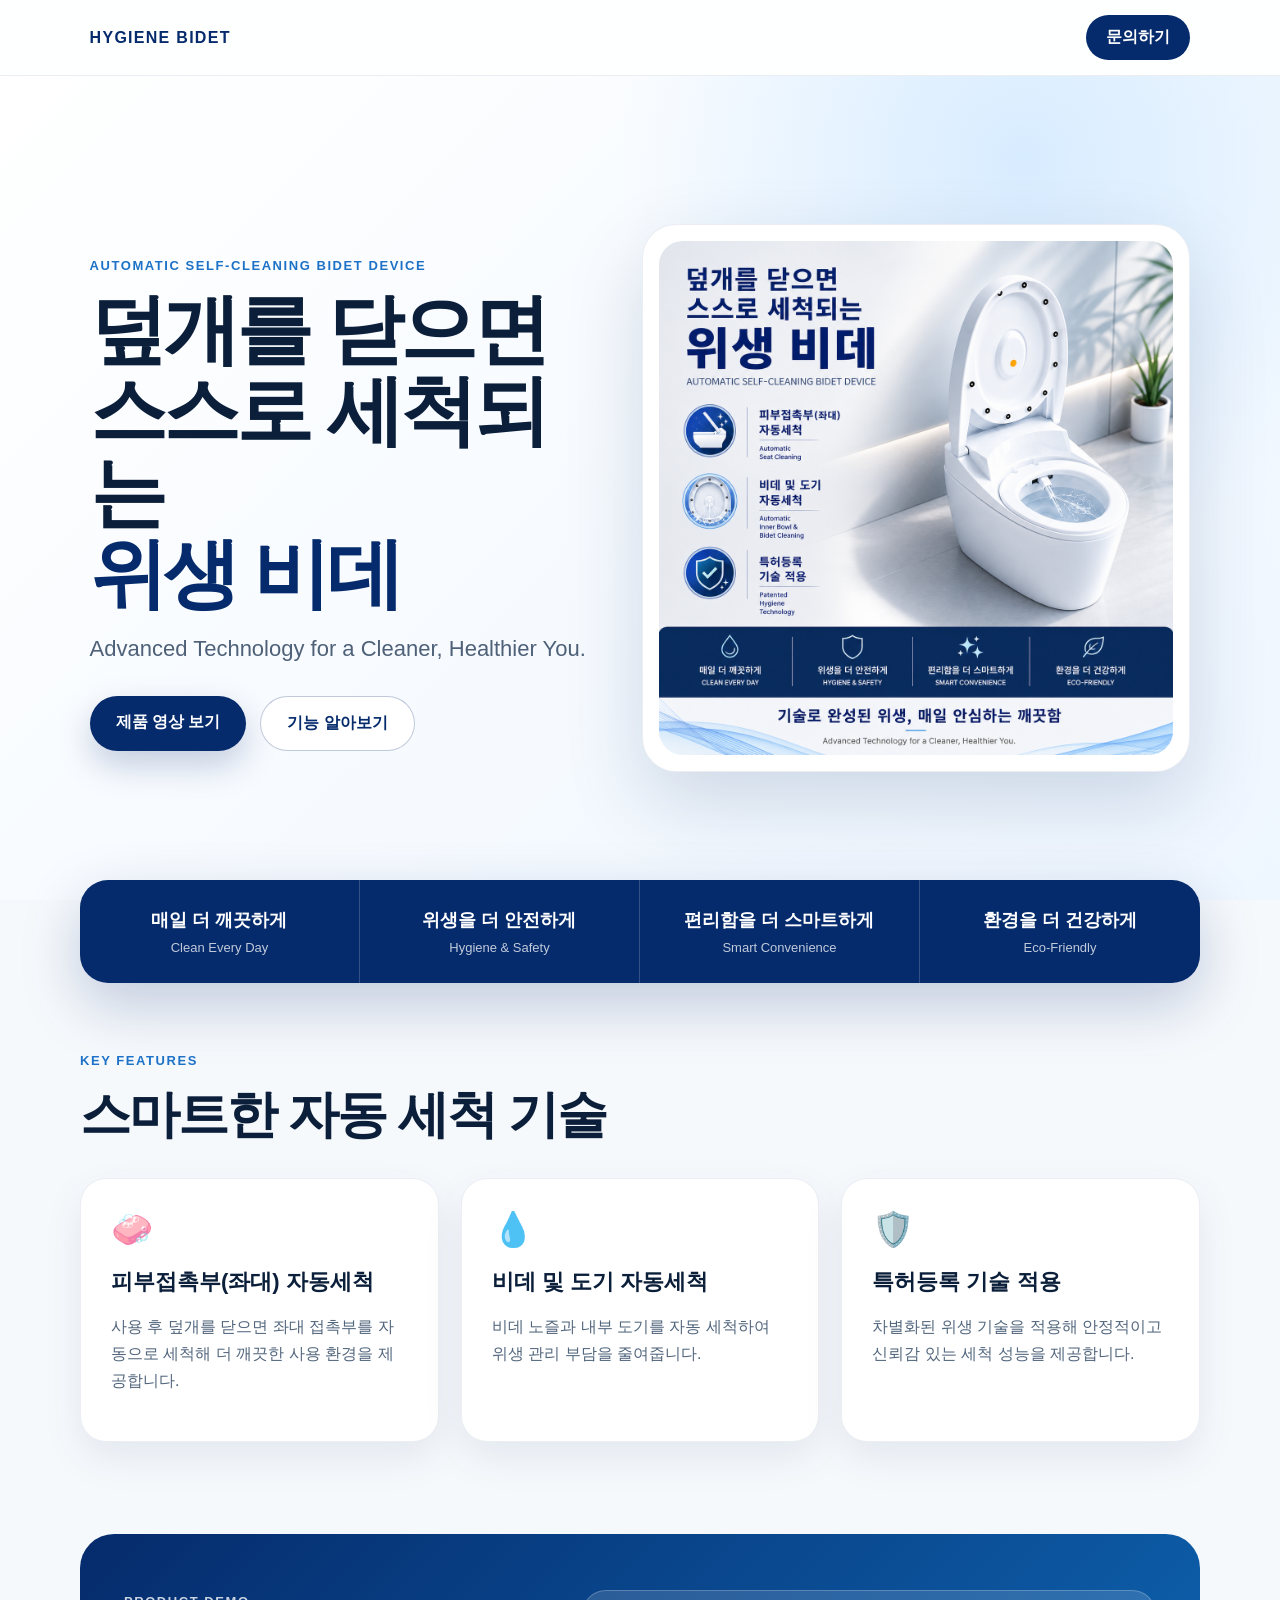
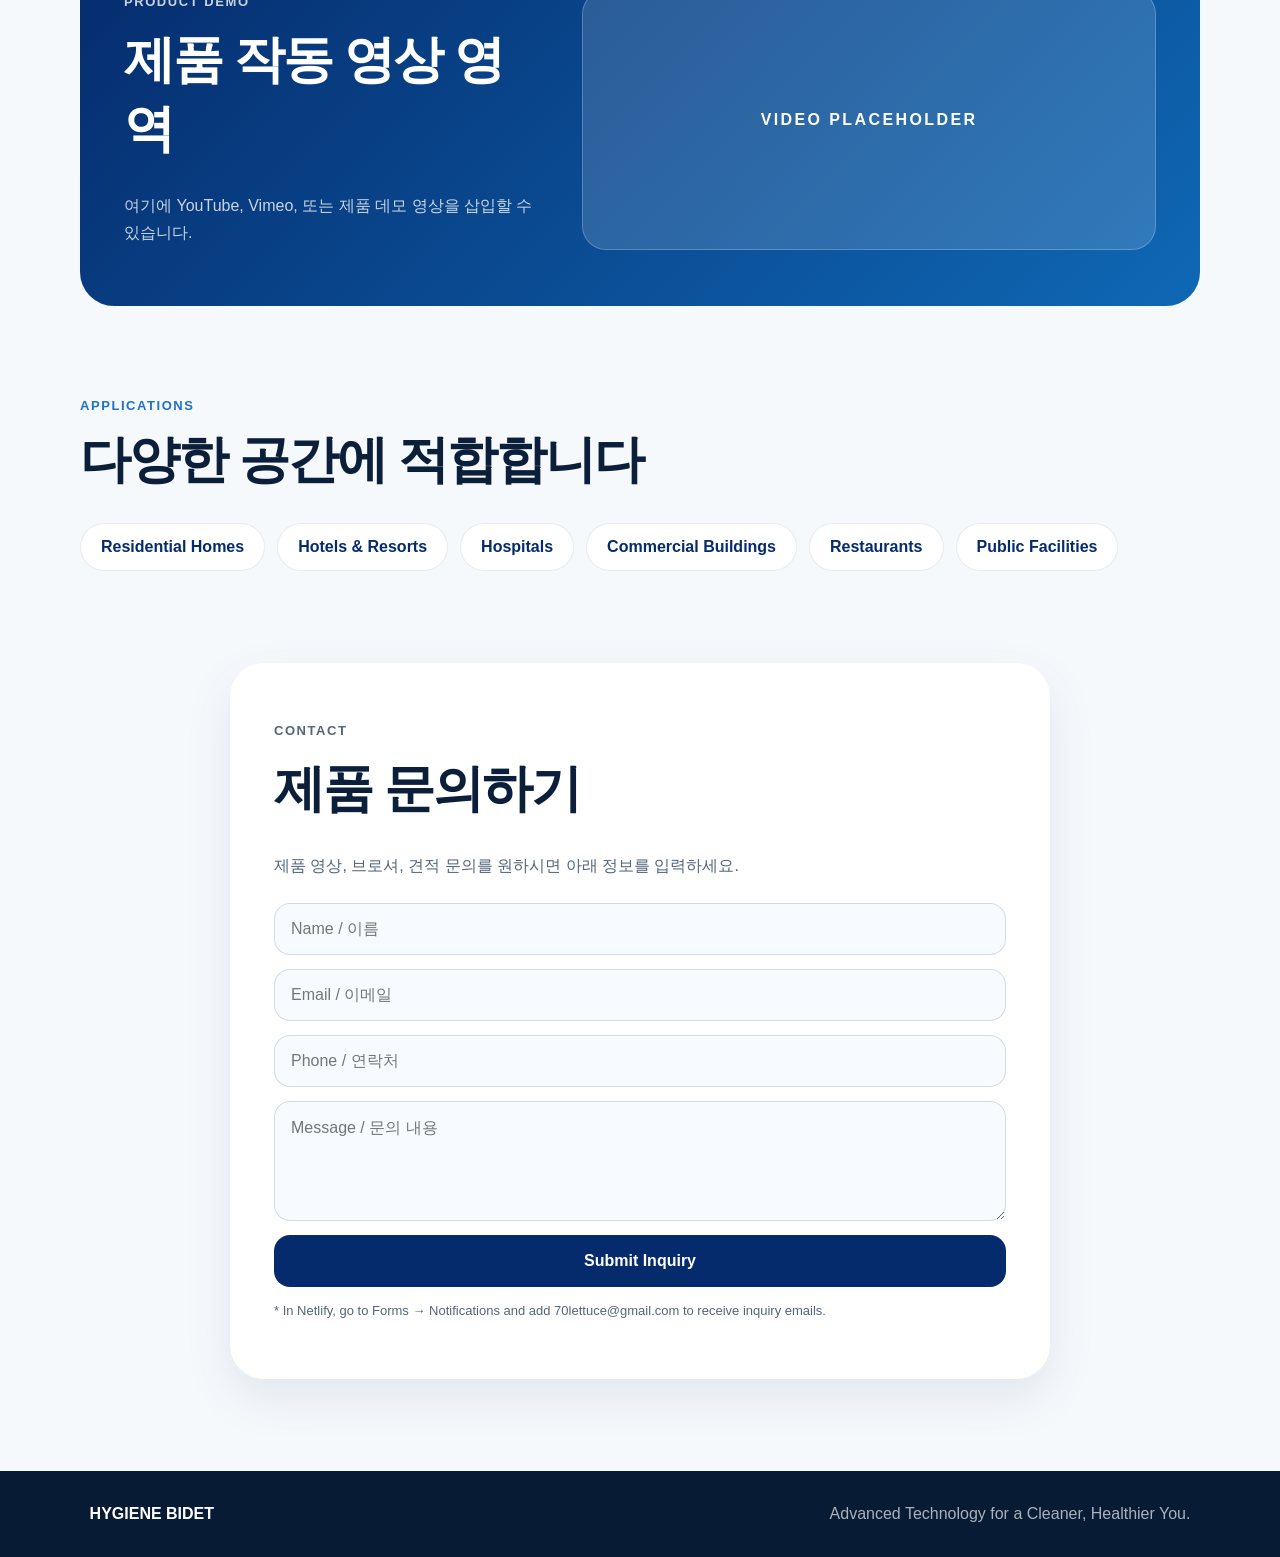
==== index.html @ 1b4f33a3 "Add files via upload" ====
<!DOCTYPE html>
<html lang="ko">
<head>
  <meta charset="UTF-8" />
  <meta name="viewport" content="width=device-width, initial-scale=1.0" />
  <title>Automatic Self-Cleaning Bidet Device</title>
  <link rel="stylesheet" href="style.css" />
</head>
<body>
  <header class="nav">
    <div class="logo">HYGIENE BIDET</div>
    <a href="#contact" class="nav-btn">문의하기</a>
  </header>

  <main>
    <section class="hero">
      <div class="hero-text">
        <p class="eyebrow">AUTOMATIC SELF-CLEANING BIDET DEVICE</p>
        <h1>덮개를 닫으면<br>스스로 세척되는<br><span>위생 비데</span></h1>
        <p class="subtitle">Advanced Technology for a Cleaner, Healthier You.</p>
        <div class="cta-row">
          <a href="#video" class="primary-btn">제품 영상 보기</a>
          <a href="#features" class="secondary-btn">기능 알아보기</a>
        </div>
      </div>
      <div class="hero-card">
        <img src="bidet-poster.png" alt="Automatic self-cleaning bidet product poster" />
      </div>
    </section>

    <section class="benefits">
      <div><strong>매일 더 깨끗하게</strong><span>Clean Every Day</span></div>
      <div><strong>위생을 더 안전하게</strong><span>Hygiene & Safety</span></div>
      <div><strong>편리함을 더 스마트하게</strong><span>Smart Convenience</span></div>
      <div><strong>환경을 더 건강하게</strong><span>Eco-Friendly</span></div>
    </section>

    <section id="features" class="section">
      <p class="section-label">KEY FEATURES</p>
      <h2>스마트한 자동 세척 기술</h2>
      <div class="feature-grid">
        <article><div class="icon">🧼</div><h3>피부접촉부(좌대) 자동세척</h3><p>사용 후 덮개를 닫으면 좌대 접촉부를 자동으로 세척해 더 깨끗한 사용 환경을 제공합니다.</p></article>
        <article><div class="icon">💧</div><h3>비데 및 도기 자동세척</h3><p>비데 노즐과 내부 도기를 자동 세척하여 위생 관리 부담을 줄여줍니다.</p></article>
        <article><div class="icon">🛡️</div><h3>특허등록 기술 적용</h3><p>차별화된 위생 기술을 적용해 안정적이고 신뢰감 있는 세척 성능을 제공합니다.</p></article>
      </div>
    </section>

    <section id="video" class="video-section">
      <div>
        <p class="section-label">PRODUCT DEMO</p>
        <h2>제품 작동 영상 영역</h2>
        <p>여기에 YouTube, Vimeo, 또는 제품 데모 영상을 삽입할 수 있습니다.</p>
      </div>
      <div class="video-box">VIDEO PLACEHOLDER</div>
    </section>

    <section class="section specs">
      <p class="section-label">APPLICATIONS</p>
      <h2>다양한 공간에 적합합니다</h2>
      <div class="pill-wrap">
        <span>Residential Homes</span><span>Hotels & Resorts</span><span>Hospitals</span>
        <span>Commercial Buildings</span><span>Restaurants</span><span>Public Facilities</span>
      </div>
    </section>

    <section id="contact" class="contact">
      <p class="section-label">CONTACT</p>
      <h2>제품 문의하기</h2>
      <p>제품 영상, 브로셔, 견적 문의를 원하시면 아래 정보를 입력하세요.</p>

      <form name="inquiry" method="POST" data-netlify="true" netlify-honeypot="bot-field" action="/thank-you.html">
        <input type="hidden" name="form-name" value="inquiry" />
        <p style="display:none;">
          <label>Don’t fill this out: <input name="bot-field" /></label>
        </p>

        <input name="Name" type="text" placeholder="Name / 이름" required />
        <input name="Email" type="email" placeholder="Email / 이메일" required />
        <input name="Phone" type="tel" placeholder="Phone / 연락처" />
        <textarea name="Message" placeholder="Message / 문의 내용" required></textarea>
        <button type="submit">Submit Inquiry</button>
      </form>

      <p class="note">* In Netlify, go to Forms → Notifications and add 70lettuce@gmail.com to receive inquiry emails.</p>
    </section>
  </main>

  <footer>
    <strong>HYGIENE BIDET</strong>
    <span>Advanced Technology for a Cleaner, Healthier You.</span>
  </footer>
</body>
</html>
---- style.css ----
*{box-sizing:border-box}body{margin:0;font-family:-apple-system,BlinkMacSystemFont,"Segoe UI","Noto Sans KR",Arial,sans-serif;color:#0b1f3a;background:#f6f9fc}.nav{height:76px;padding:0 7vw;display:flex;align-items:center;justify-content:space-between;background:rgba(255,255,255,.88);backdrop-filter:blur(14px);position:sticky;top:0;z-index:10;border-bottom:1px solid rgba(13,45,92,.08)}.logo{font-weight:800;letter-spacing:.08em;color:#052b6c}.nav-btn,.primary-btn,.secondary-btn{text-decoration:none;border-radius:999px;font-weight:700}.nav-btn{padding:12px 20px;color:#fff;background:#052b6c}.hero{padding:70px 7vw 50px;display:grid;grid-template-columns:.95fr 1.05fr;gap:56px;align-items:center;min-height:calc(100vh - 76px);background:radial-gradient(circle at 80% 10%,#d8ecff 0,transparent 32%),linear-gradient(135deg,#fff 0%,#eef6ff 100%)}.eyebrow,.section-label{color:#1d72c7;font-weight:800;letter-spacing:.12em;font-size:13px}h1{font-size:clamp(46px,6vw,88px);line-height:1.06;margin:16px 0;letter-spacing:-.05em}h1 span{color:#052b6c}.subtitle{font-size:22px;color:#4e6178;margin-bottom:34px}.cta-row{display:flex;gap:14px;flex-wrap:wrap}.primary-btn{padding:16px 26px;background:#052b6c;color:#fff;box-shadow:0 14px 34px rgba(5,43,108,.22)}.secondary-btn{padding:16px 26px;color:#052b6c;border:1px solid rgba(5,43,108,.25);background:#fff}.hero-card{background:#fff;border-radius:34px;padding:16px;box-shadow:0 30px 80px rgba(7,43,92,.16);border:1px solid rgba(5,43,108,.08)}.hero-card img{width:100%;display:block;border-radius:24px}.benefits{margin:-20px auto 70px;width:min(1120px,88vw);background:#052b6c;color:#fff;border-radius:28px;display:grid;grid-template-columns:repeat(4,1fr);overflow:hidden;box-shadow:0 22px 60px rgba(5,43,108,.22)}.benefits div{padding:28px 22px;text-align:center;border-right:1px solid rgba(255,255,255,.18)}.benefits div:last-child{border-right:0}.benefits strong{display:block;font-size:18px}.benefits span{display:block;margin-top:8px;font-size:13px;opacity:.75}.section{width:min(1120px,88vw);margin:0 auto 92px}.section h2,.video-section h2,.contact h2{font-size:clamp(32px,4vw,54px);margin:8px 0 28px;letter-spacing:-.04em}.feature-grid{display:grid;grid-template-columns:repeat(3,1fr);gap:22px}.feature-grid article{background:#fff;border-radius:26px;padding:30px;box-shadow:0 16px 40px rgba(7,43,92,.08);border:1px solid rgba(5,43,108,.08)}.icon{font-size:34px;margin-bottom:18px}.feature-grid h3{font-size:22px;margin:0 0 12px}.feature-grid p,.video-section p,.contact p{color:#52667d;line-height:1.7}.video-section{width:min(1120px,88vw);margin:0 auto 92px;background:linear-gradient(135deg,#052b6c,#0f68b5);color:#fff;border-radius:34px;padding:44px;display:grid;grid-template-columns:.85fr 1.15fr;gap:34px;align-items:center}.video-section .section-label,.video-section p{color:rgba(255,255,255,.78)}.video-box{min-height:260px;border-radius:24px;display:grid;place-items:center;background:rgba(255,255,255,.14);border:1px solid rgba(255,255,255,.22);font-weight:800;letter-spacing:.15em}.pill-wrap{display:flex;flex-wrap:wrap;gap:12px}.pill-wrap span{padding:14px 20px;border-radius:999px;background:#fff;border:1px solid rgba(5,43,108,.09);color:#052b6c;font-weight:700}.contact{width:min(820px,88vw);margin:0 auto 92px;background:#fff;border-radius:34px;padding:44px;box-shadow:0 18px 50px rgba(7,43,92,.09)}form{display:grid;gap:14px;margin-top:24px}input,textarea{width:100%;border:1px solid rgba(5,43,108,.15);background:#f7fbff;border-radius:16px;padding:16px;font:inherit}textarea{min-height:120px;resize:vertical}button{border:0;background:#052b6c;color:#fff;font:inherit;font-weight:800;padding:17px 24px;border-radius:16px;cursor:pointer}.note{font-size:13px}footer{padding:34px 7vw;background:#071b35;color:#fff;display:flex;justify-content:space-between;gap:20px;flex-wrap:wrap}footer span{color:rgba(255,255,255,.66)}@media(max-width:900px){.hero{grid-template-columns:1fr}.benefits,.feature-grid,.video-section{grid-template-columns:1fr}.benefits div{border-right:0;border-bottom:1px solid rgba(255,255,255,.18)}}
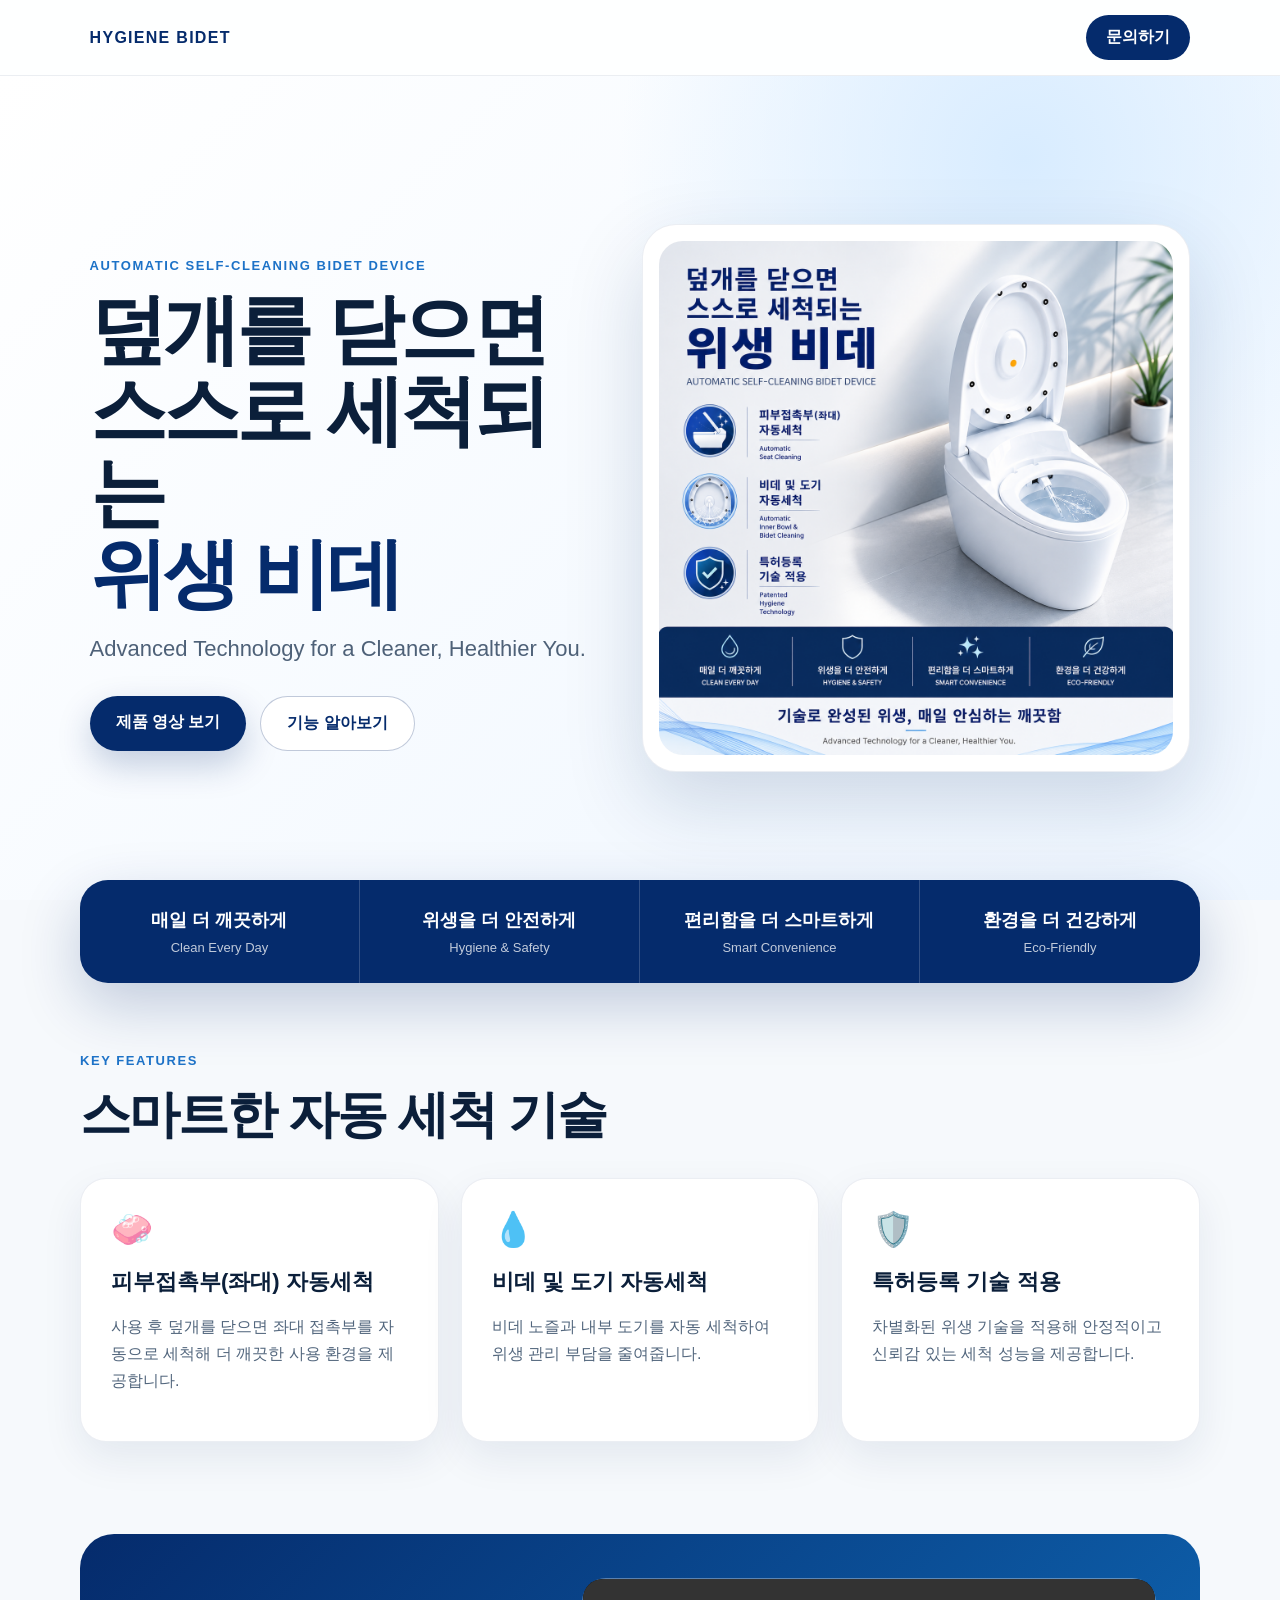
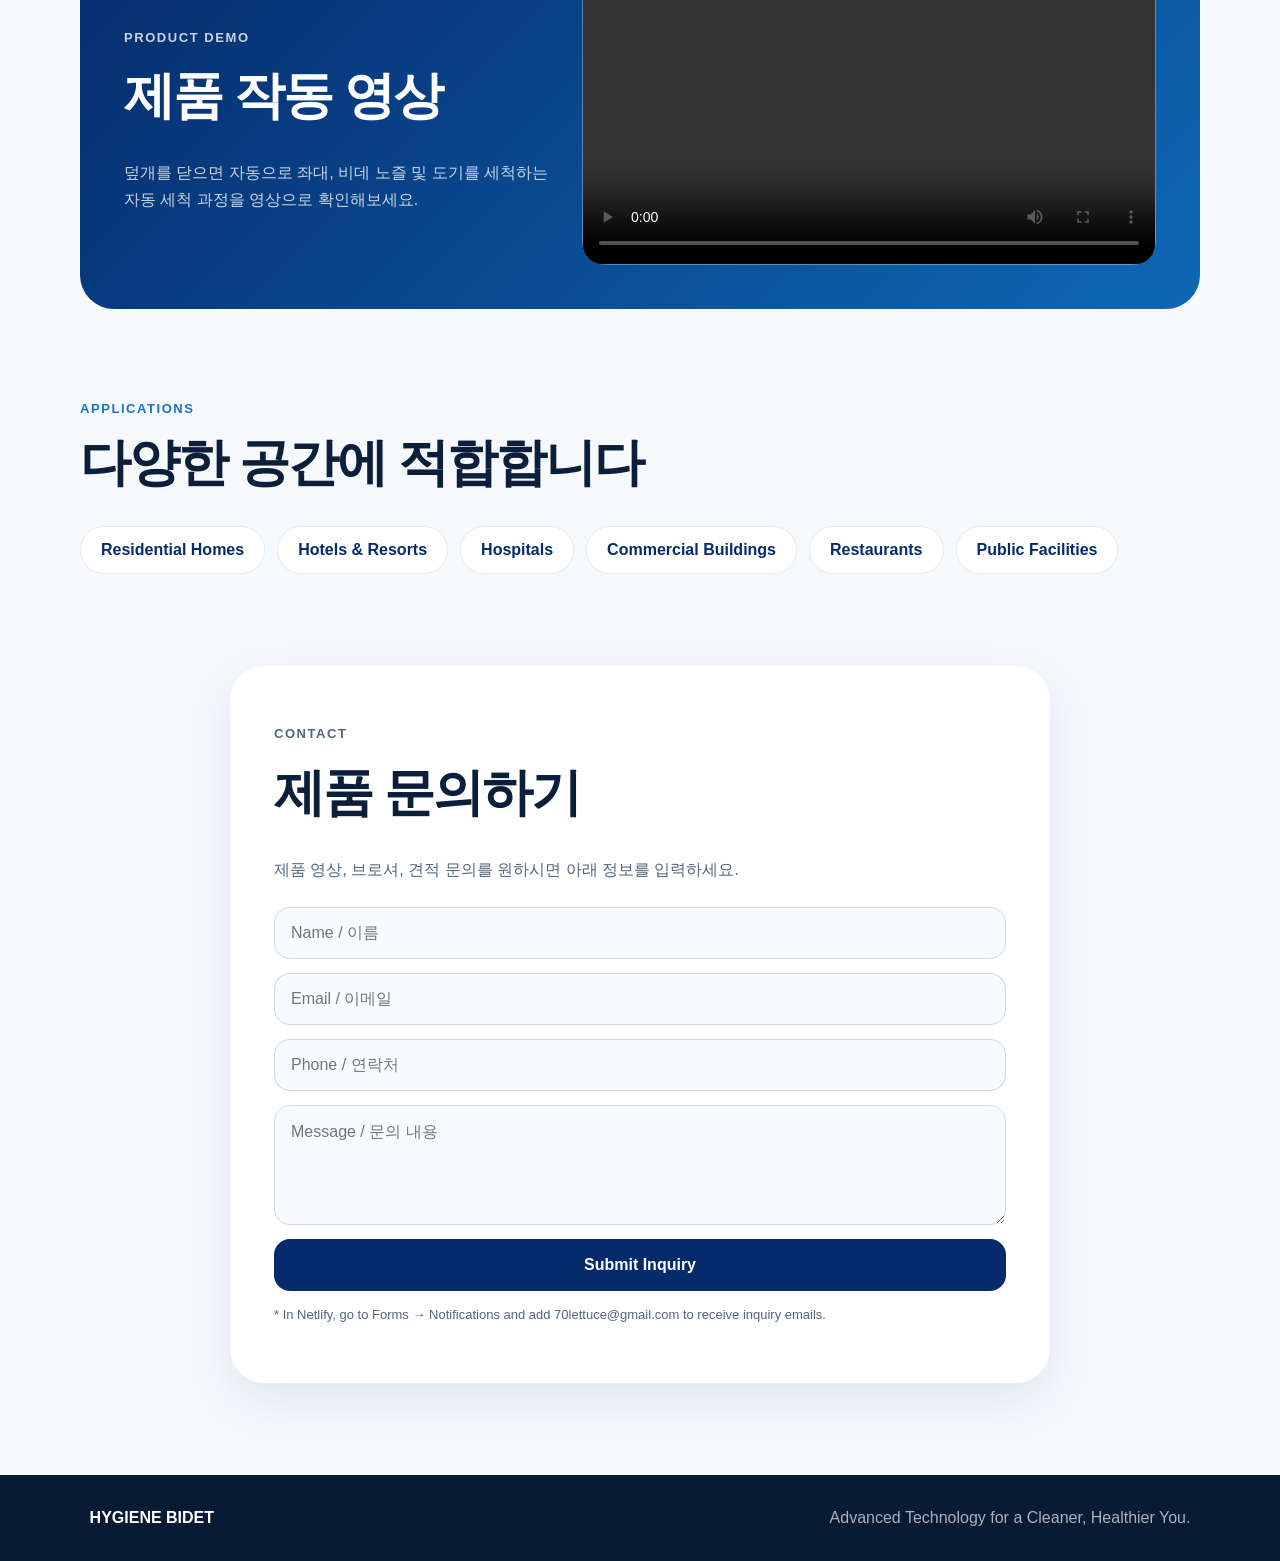
==== commit aee15fd8: "Add files via upload" ====
--- a/index.html
+++ b/index.html
@@ -48,10 +48,17 @@
     <section id="video" class="video-section">
       <div>
         <p class="section-label">PRODUCT DEMO</p>
-        <h2>제품 작동 영상 영역</h2>
-        <p>여기에 YouTube, Vimeo, 또는 제품 데모 영상을 삽입할 수 있습니다.</p>
+        <h2>제품 작동 영상</h2>
+        <p>덮개를 닫으면 자동으로 좌대, 비데 노즐 및 도기를 세척하는 자동 세척 과정을 영상으로 확인해보세요.</p>
       </div>
-      <div class="video-box">VIDEO PLACEHOLDER</div>
+
+      <div class="video-box">
+        <video controls preload="metadata" playsinline
+          style="width:100%;height:100%;border-radius:20px;object-fit:cover;background:#000;">
+          <source src="demo.mp4" type="video/mp4">
+          Your browser does not support the video tag.
+        </video>
+      </div>
     </section>
 
     <section class="section specs">
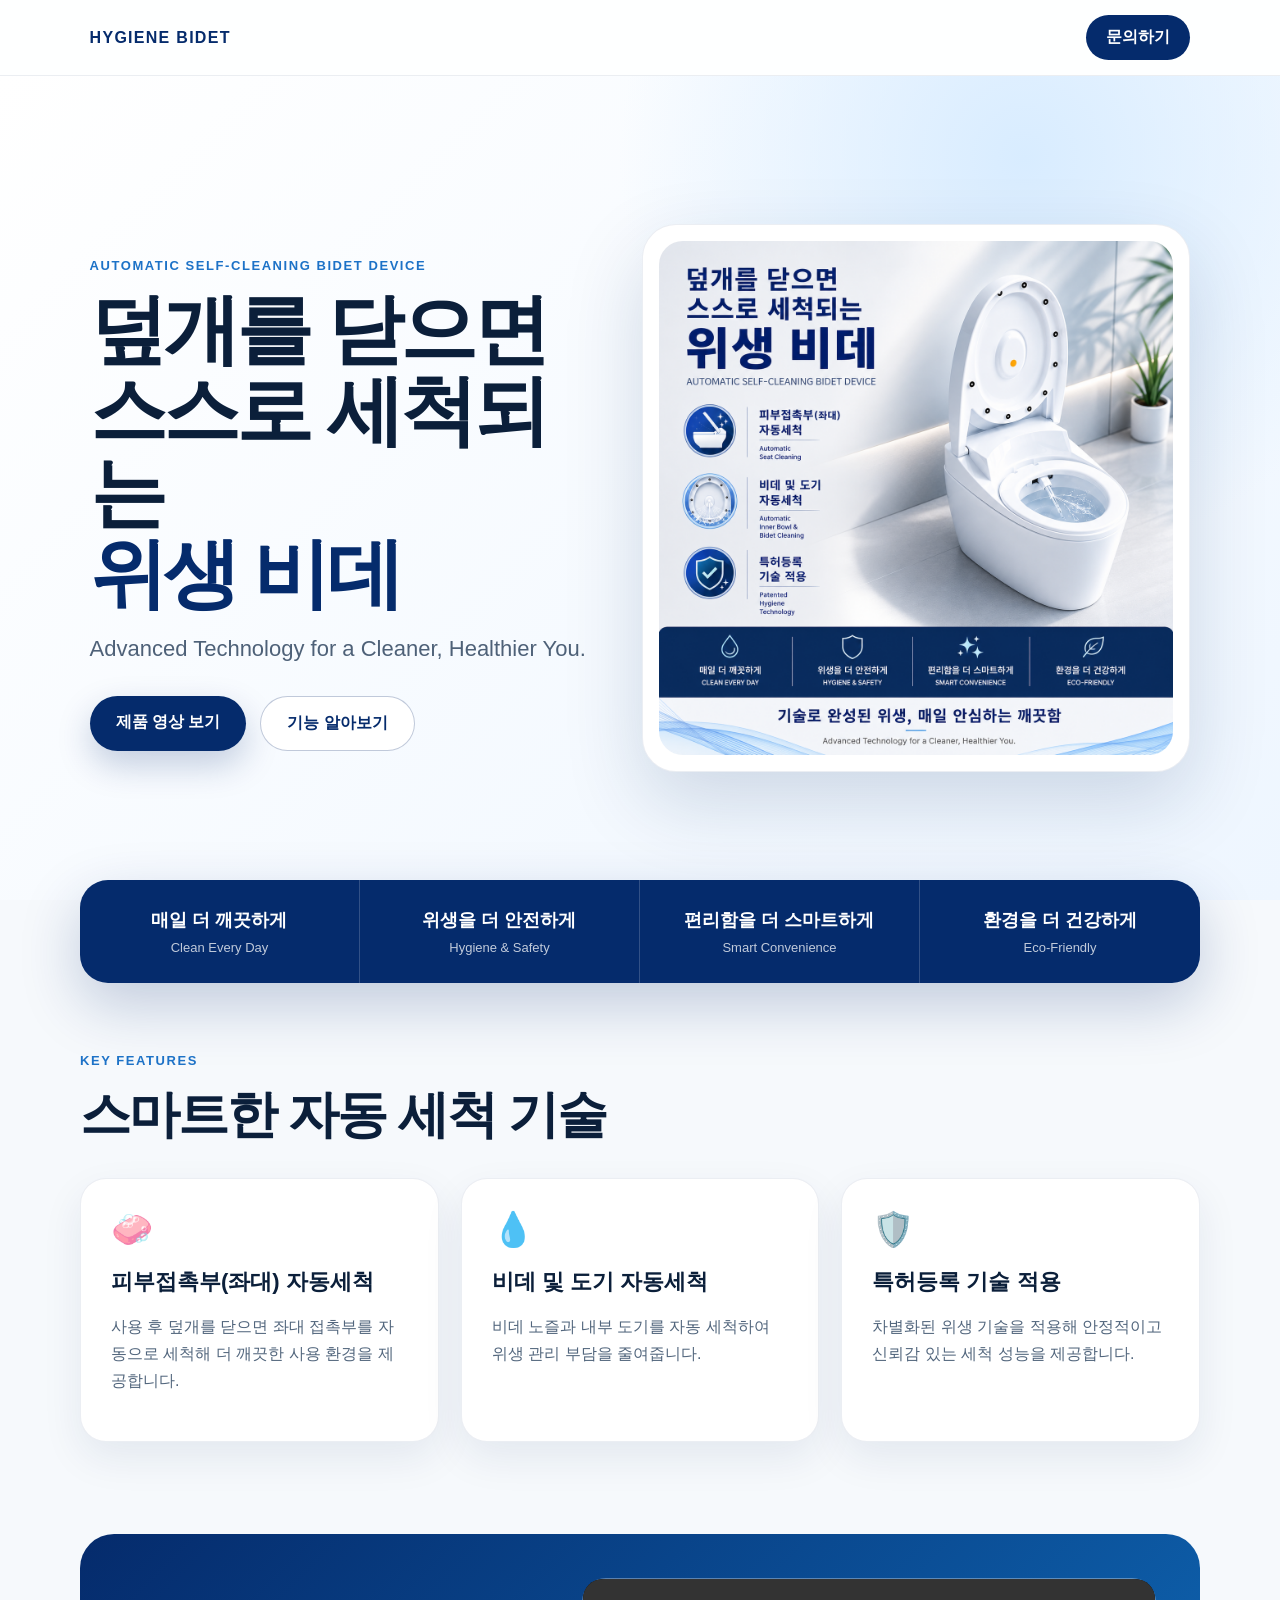
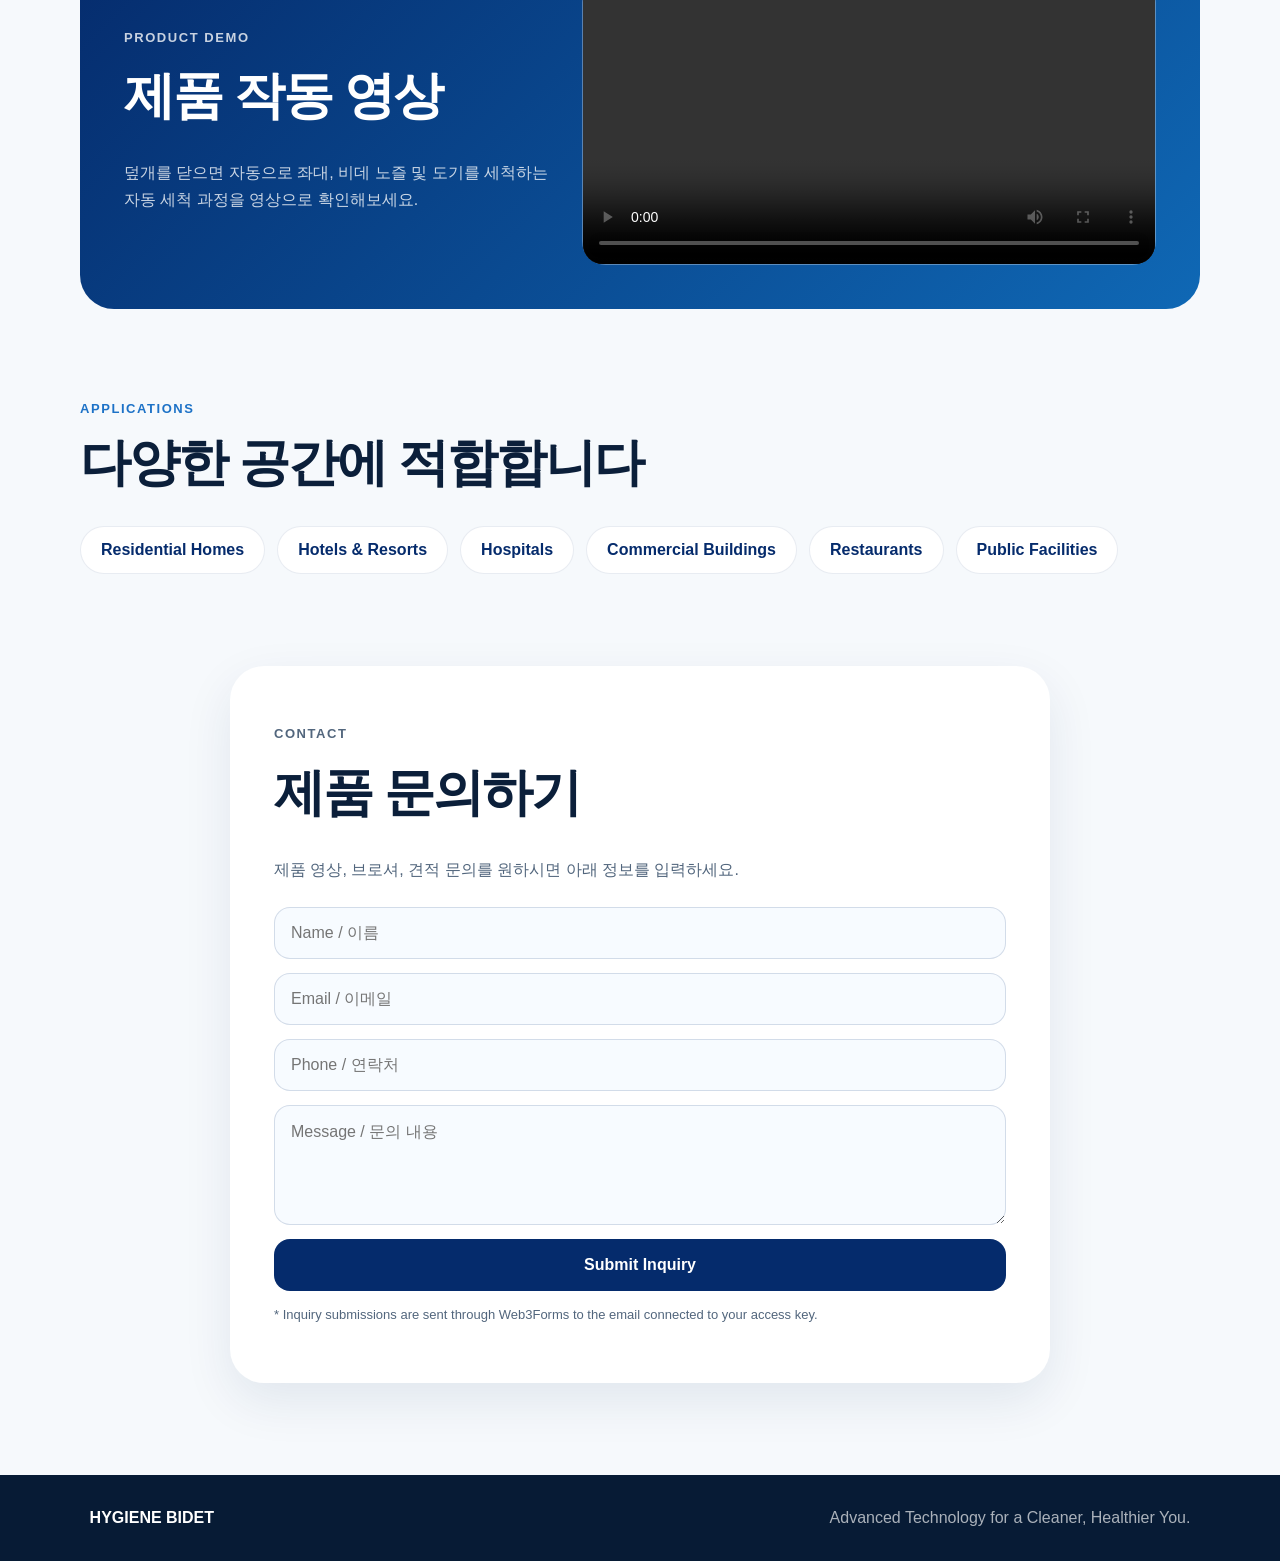
==== commit 22a54614: "Add files via upload" ====
--- a/index.html
+++ b/index.html
@@ -75,20 +75,22 @@
       <h2>제품 문의하기</h2>
       <p>제품 영상, 브로셔, 견적 문의를 원하시면 아래 정보를 입력하세요.</p>
 
-      <form name="inquiry" method="POST" data-netlify="true" netlify-honeypot="bot-field" action="/thank-you.html">
-        <input type="hidden" name="form-name" value="inquiry" />
-        <p style="display:none;">
-          <label>Don’t fill this out: <input name="bot-field" /></label>
-        </p>
+      <form action="https://api.web3forms.com/submit" method="POST">
+        <input type="hidden" name="access_key" value="662f698e-d137-43d3-b19d-db45367d4184" />
+        <input type="hidden" name="subject" value="New Inquiry from Choi Invent Website" />
+        <input type="hidden" name="from_name" value="Choi Invent Landing Page" />
+        <input type="hidden" name="redirect" value="thank-you.html" />
 
-        <input name="Name" type="text" placeholder="Name / 이름" required />
-        <input name="Email" type="email" placeholder="Email / 이메일" required />
-        <input name="Phone" type="tel" placeholder="Phone / 연락처" />
-        <textarea name="Message" placeholder="Message / 문의 내용" required></textarea>
+        <input type="checkbox" name="botcheck" style="display:none;" />
+
+        <input name="name" type="text" placeholder="Name / 이름" required />
+        <input name="email" type="email" placeholder="Email / 이메일" required />
+        <input name="phone" type="tel" placeholder="Phone / 연락처" />
+        <textarea name="message" placeholder="Message / 문의 내용" required></textarea>
         <button type="submit">Submit Inquiry</button>
       </form>
 
-      <p class="note">* In Netlify, go to Forms → Notifications and add 70lettuce@gmail.com to receive inquiry emails.</p>
+      <p class="note">* Inquiry submissions are sent through Web3Forms to the email connected to your access key.</p>
     </section>
   </main>
 
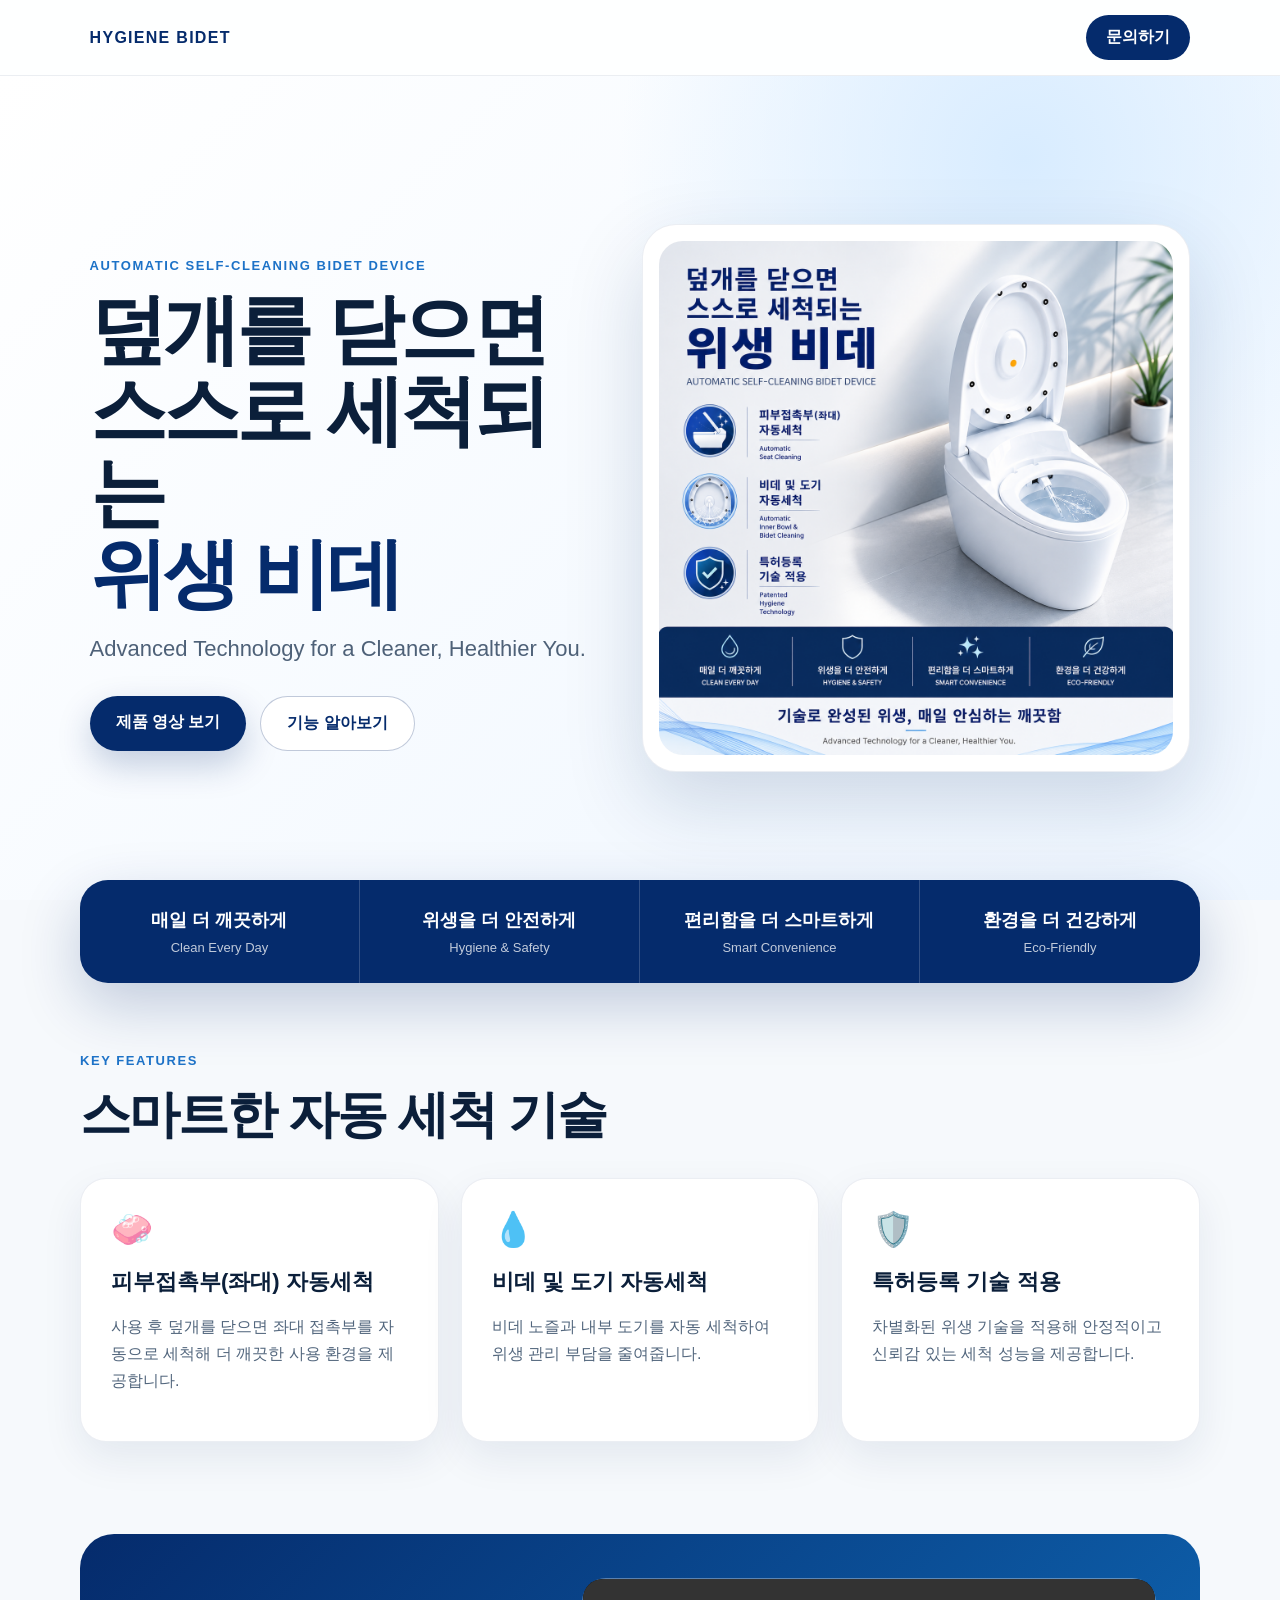
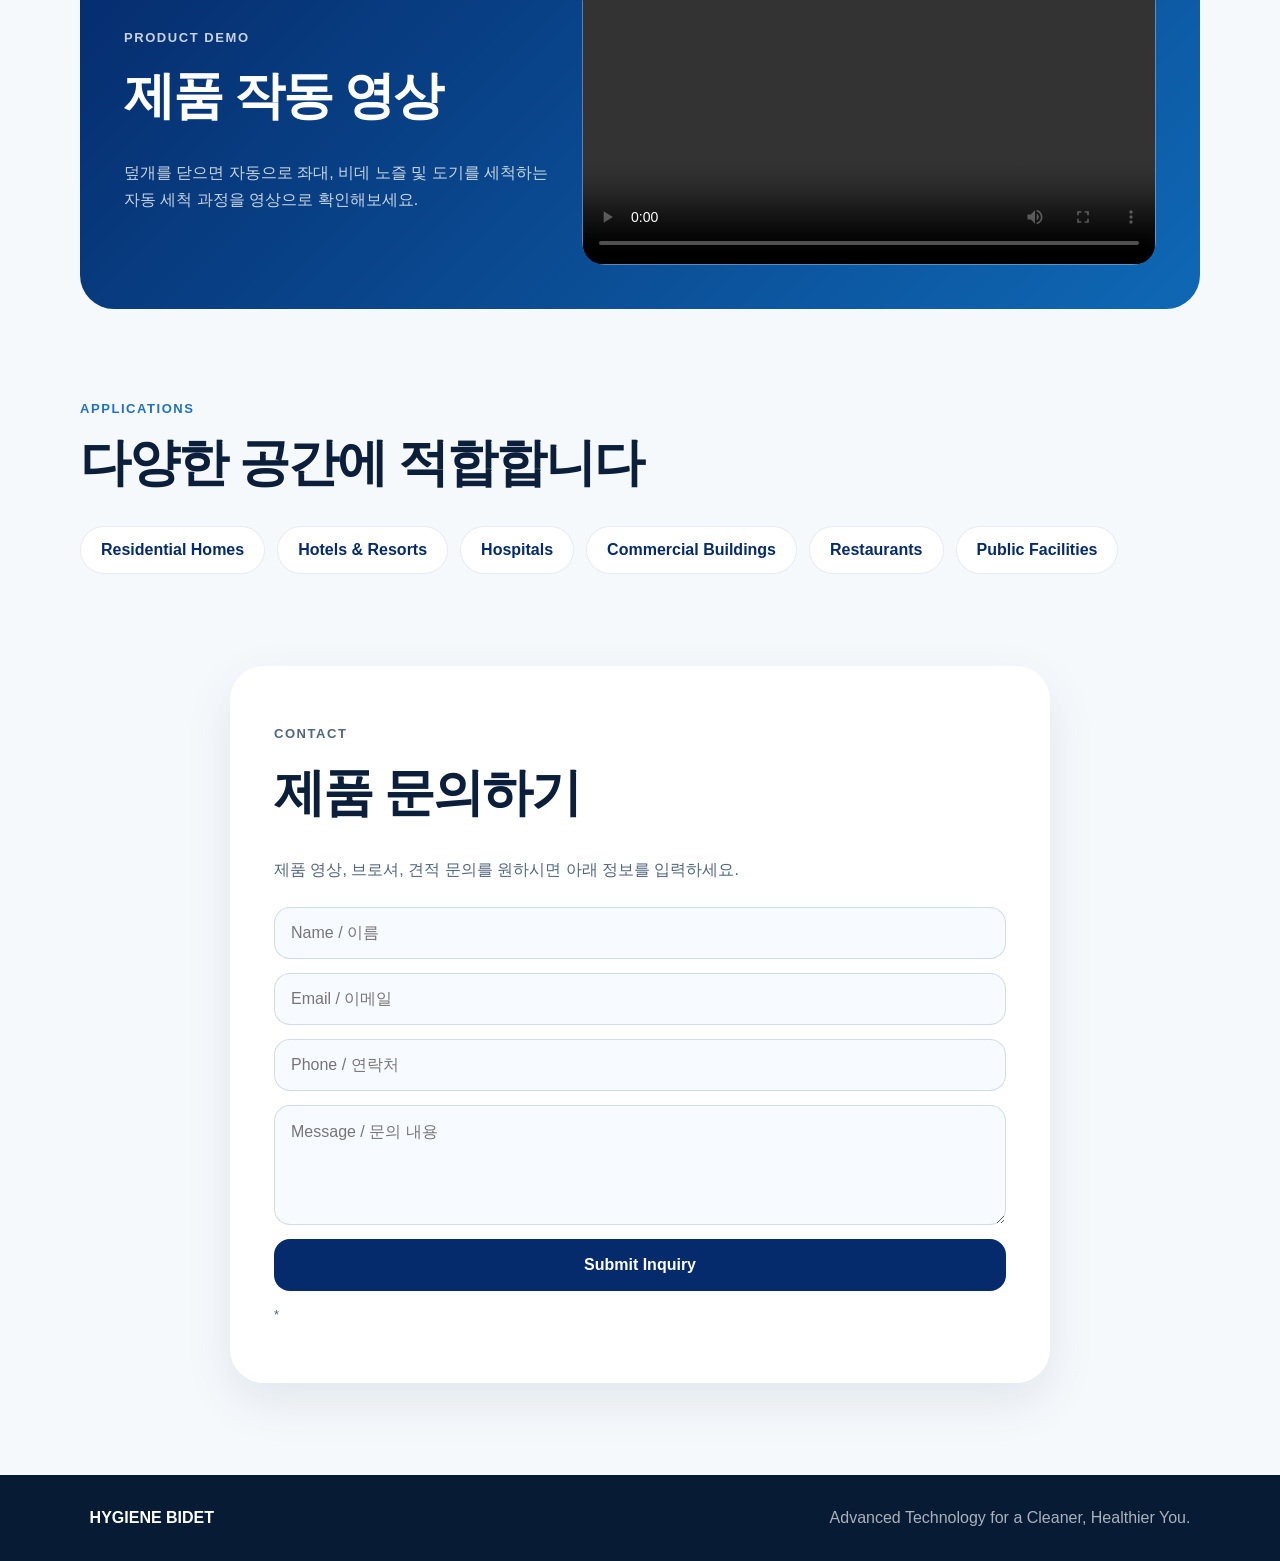
==== commit 589647c5: "Update index.html" ====
--- a/index.html
+++ b/index.html
@@ -90,7 +90,7 @@
         <button type="submit">Submit Inquiry</button>
       </form>
 
-      <p class="note">* Inquiry submissions are sent through Web3Forms to the email connected to your access key.</p>
+      <p class="note">* </p>
     </section>
   </main>
 
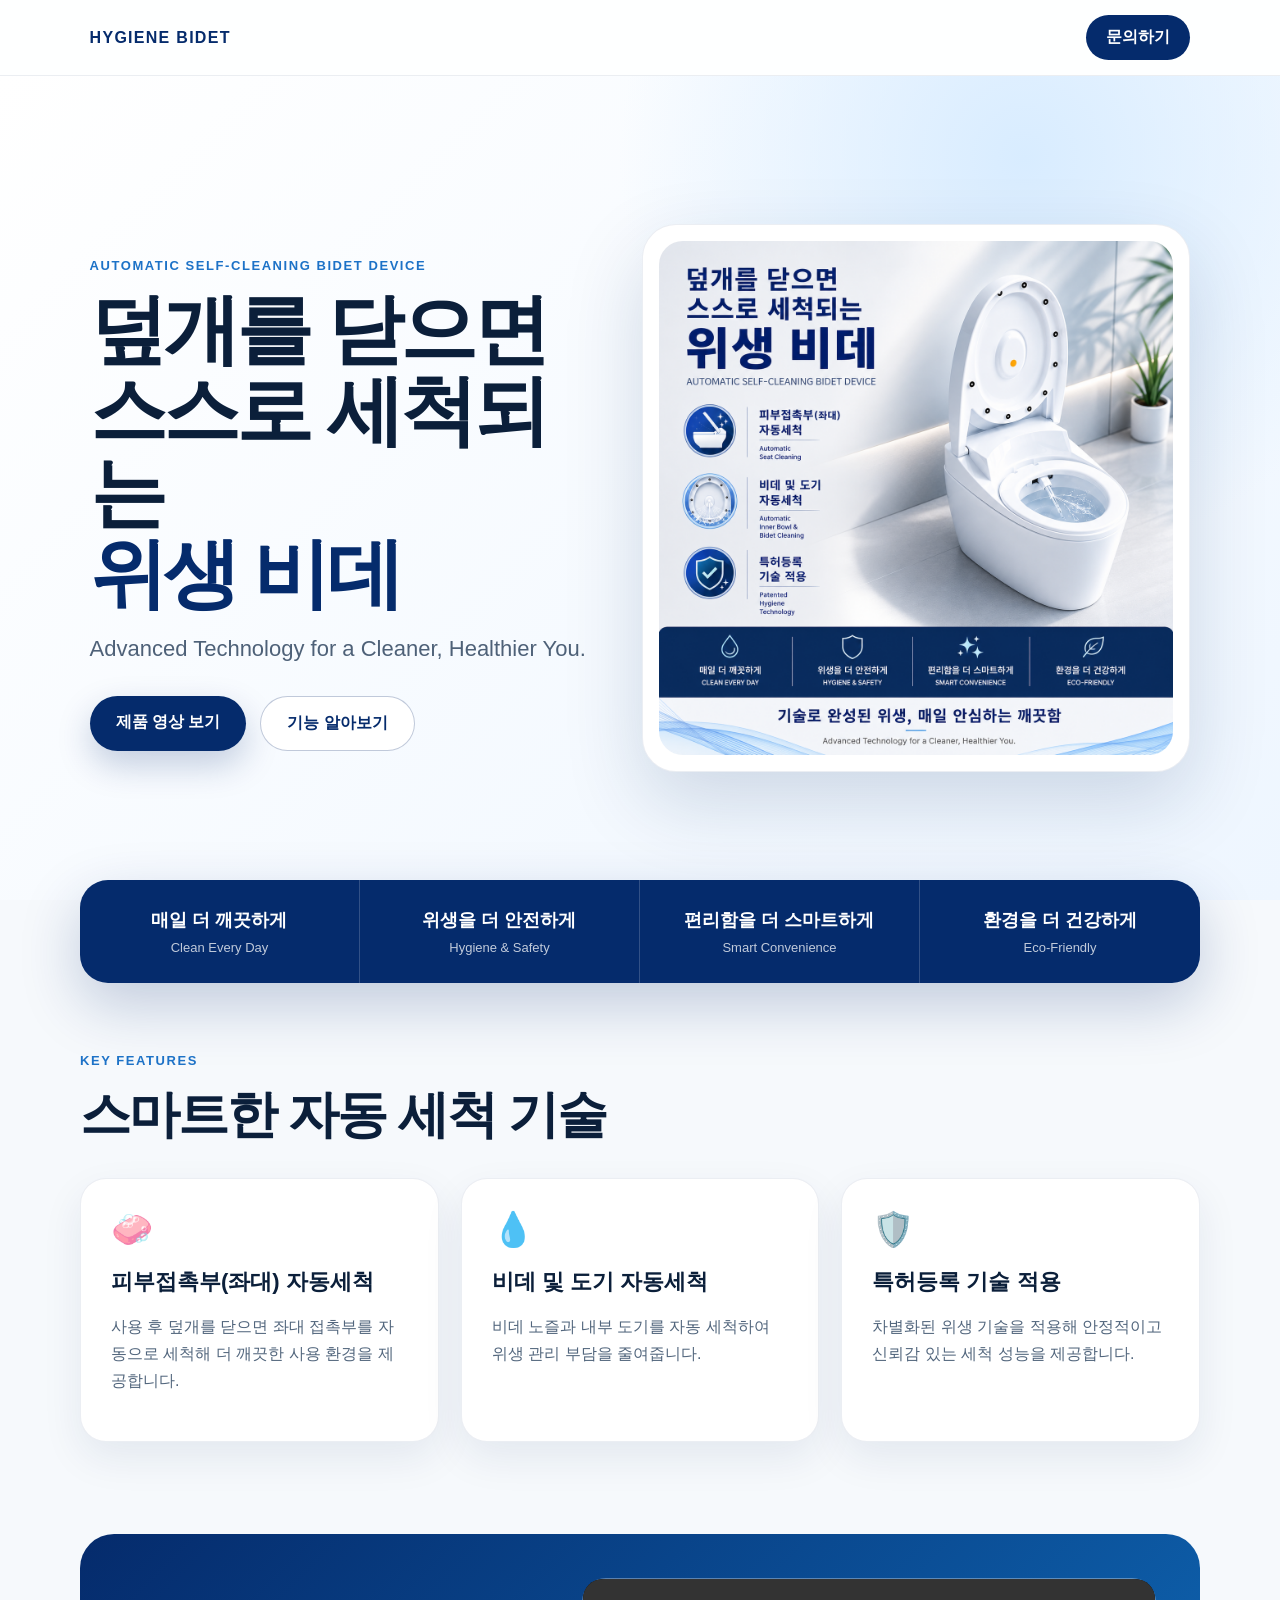
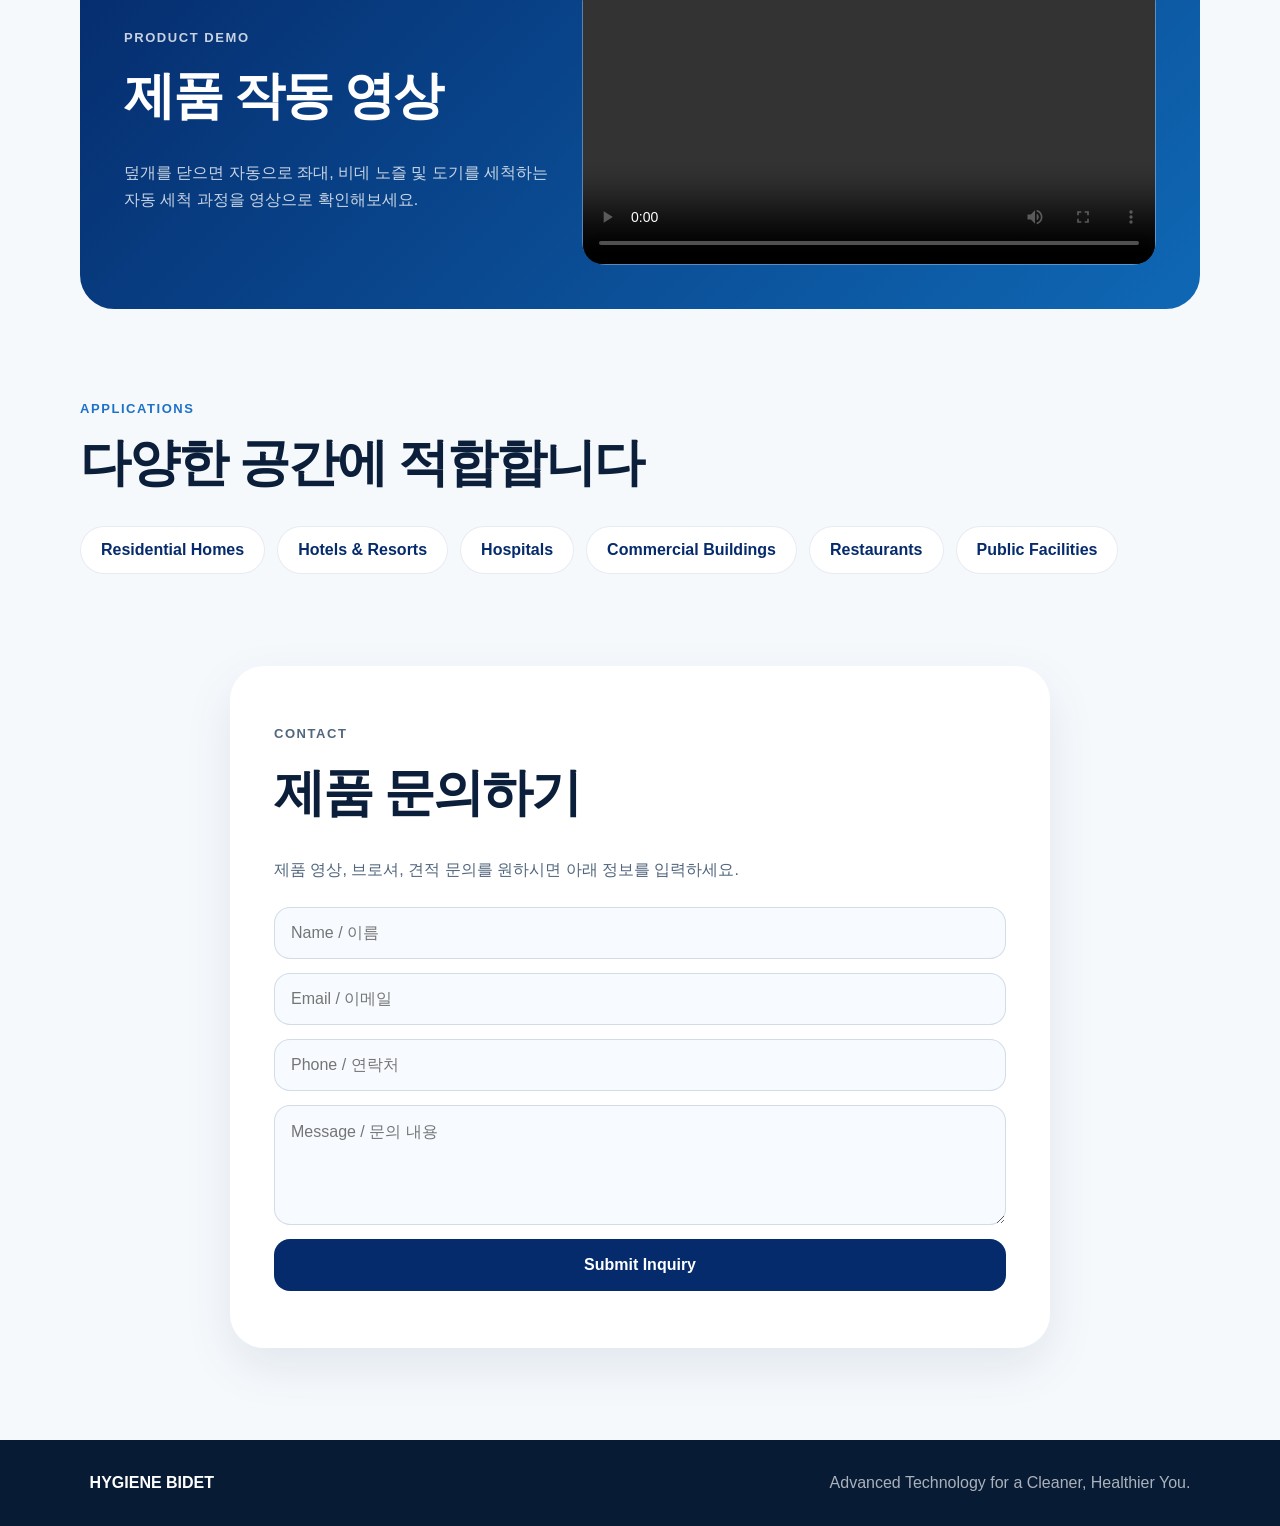
==== commit 4655f385: "Update index.html" ====
--- a/index.html
+++ b/index.html
@@ -90,7 +90,7 @@
         <button type="submit">Submit Inquiry</button>
       </form>
 
-      <p class="note">* </p>
+      <p class="note"> </p>
     </section>
   </main>
 
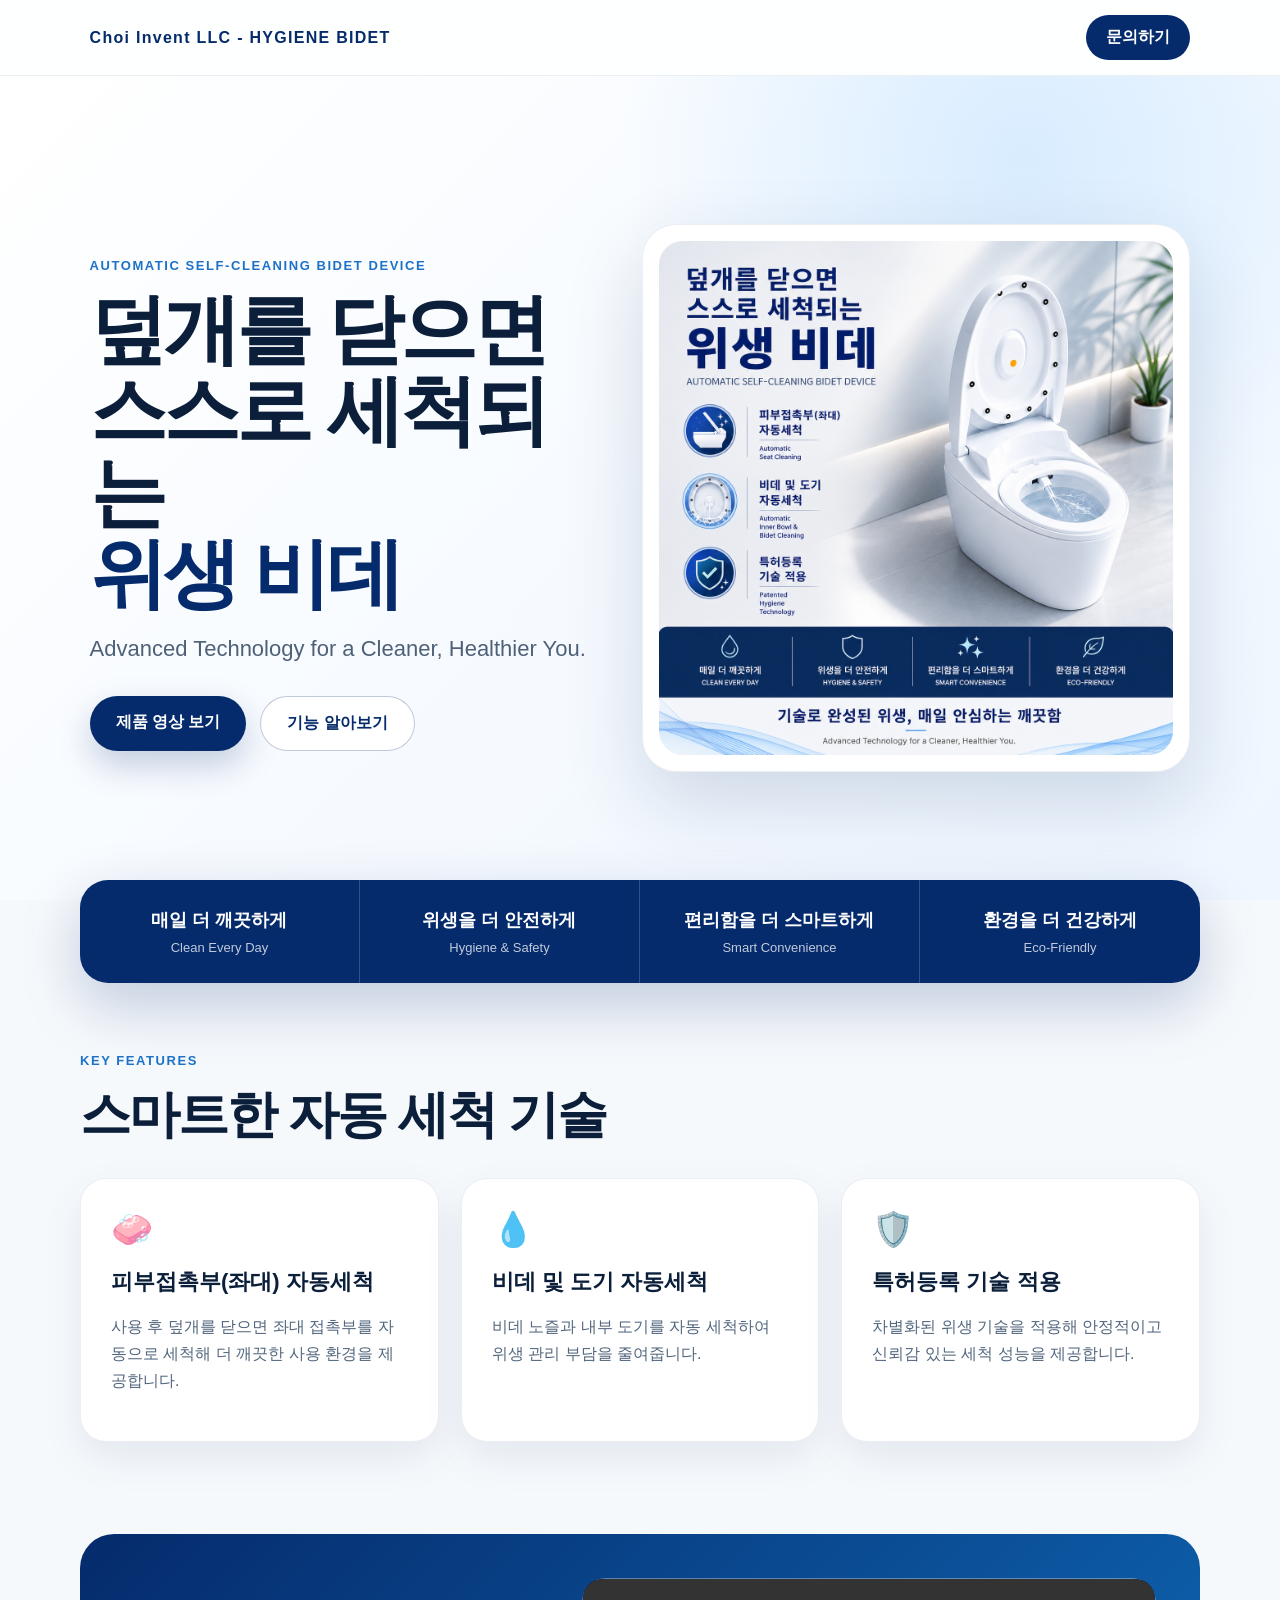
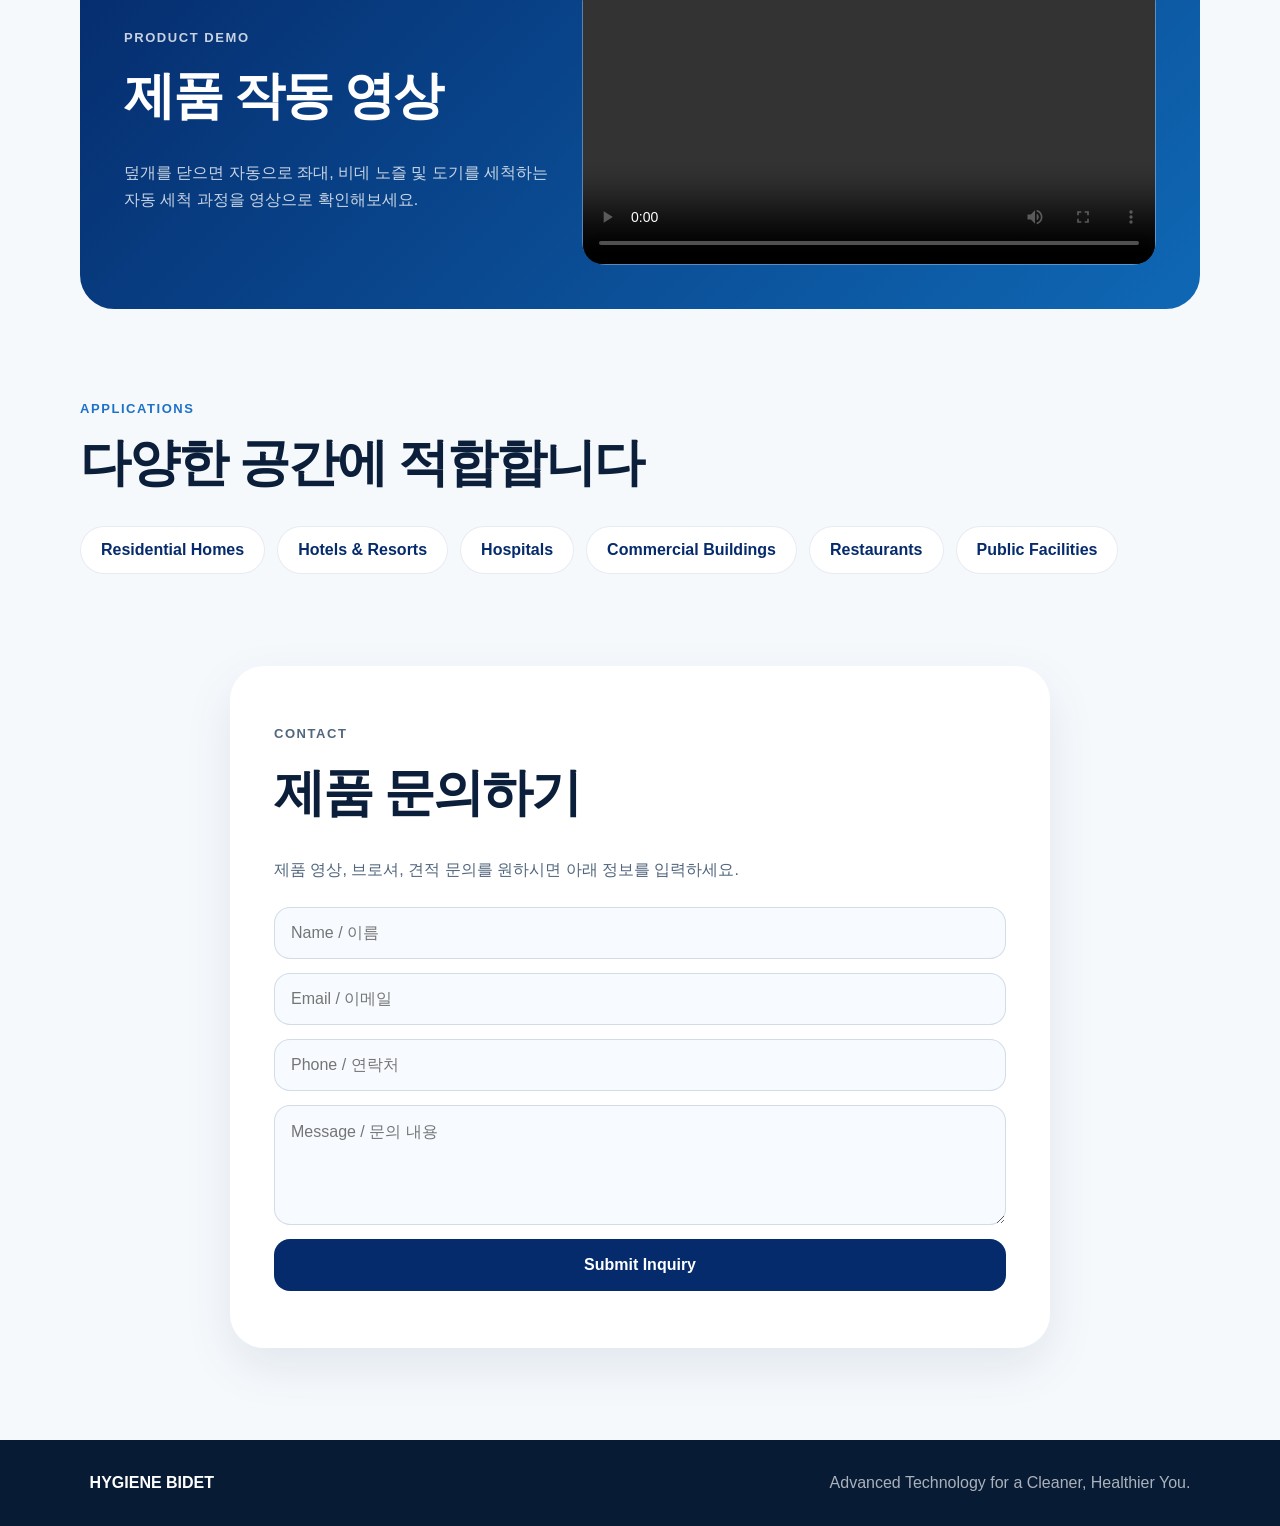
==== commit 91ae2365: "Update logo text in index.html" ====
--- a/index.html
+++ b/index.html
@@ -8,7 +8,7 @@
 </head>
 <body>
   <header class="nav">
-    <div class="logo">HYGIENE BIDET</div>
+    <div class="logo">Choi Invent LLC - HYGIENE BIDET</div>
     <a href="#contact" class="nav-btn">문의하기</a>
   </header>
 
@@ -39,9 +39,9 @@
       <p class="section-label">KEY FEATURES</p>
       <h2>스마트한 자동 세척 기술</h2>
       <div class="feature-grid">
-        <article><div class="icon">🧼</div><h3>피부접촉부(좌대) 자동세척</h3><p>사용 후 덮개를 닫으면 좌대 접촉부를 자동으로 세척해 더 깨끗한 사용 환경을 제공합니다.</p></article>
+        <article><div class="icon">🧼</div><h3>피부접촉부(좌대) 자동세척</h3><p>사용 후 덮개를 닫으면 좌대 접촉부를      자동으로 세척해 더 깨끗한 사용 환경을 제공합니다.</p></article>
         <article><div class="icon">💧</div><h3>비데 및 도기 자동세척</h3><p>비데 노즐과 내부 도기를 자동 세척하여 위생 관리 부담을 줄여줍니다.</p></article>
-        <article><div class="icon">🛡️</div><h3>특허등록 기술 적용</h3><p>차별화된 위생 기술을 적용해 안정적이고 신뢰감 있는 세척 성능을 제공합니다.</p></article>
+        <article><div class="icon">🛡️</div><h3>특허등록 기술 적용</h3><p>차별화된 위생 기술을 적용해 안정적이고  신뢰감 있는 세척 성능을 제공합니다.</p></article>
       </div>
     </section>
 
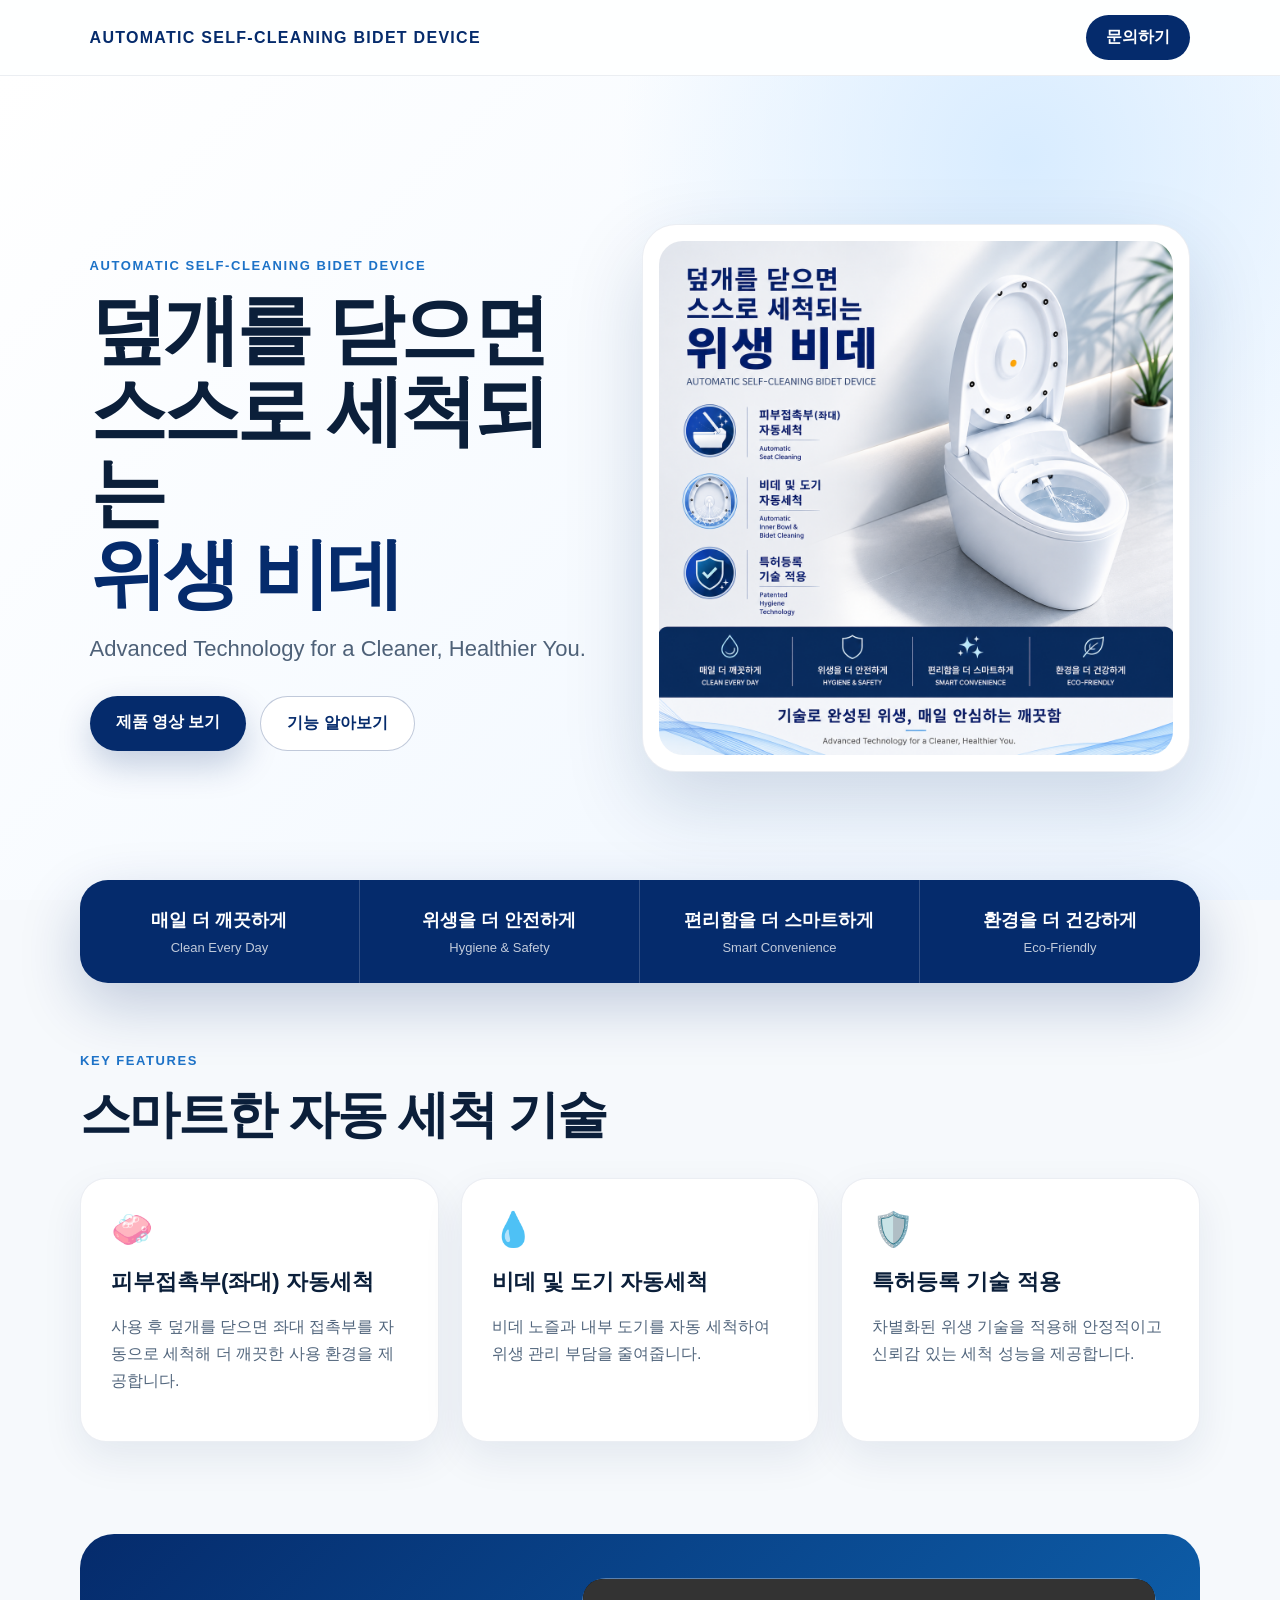
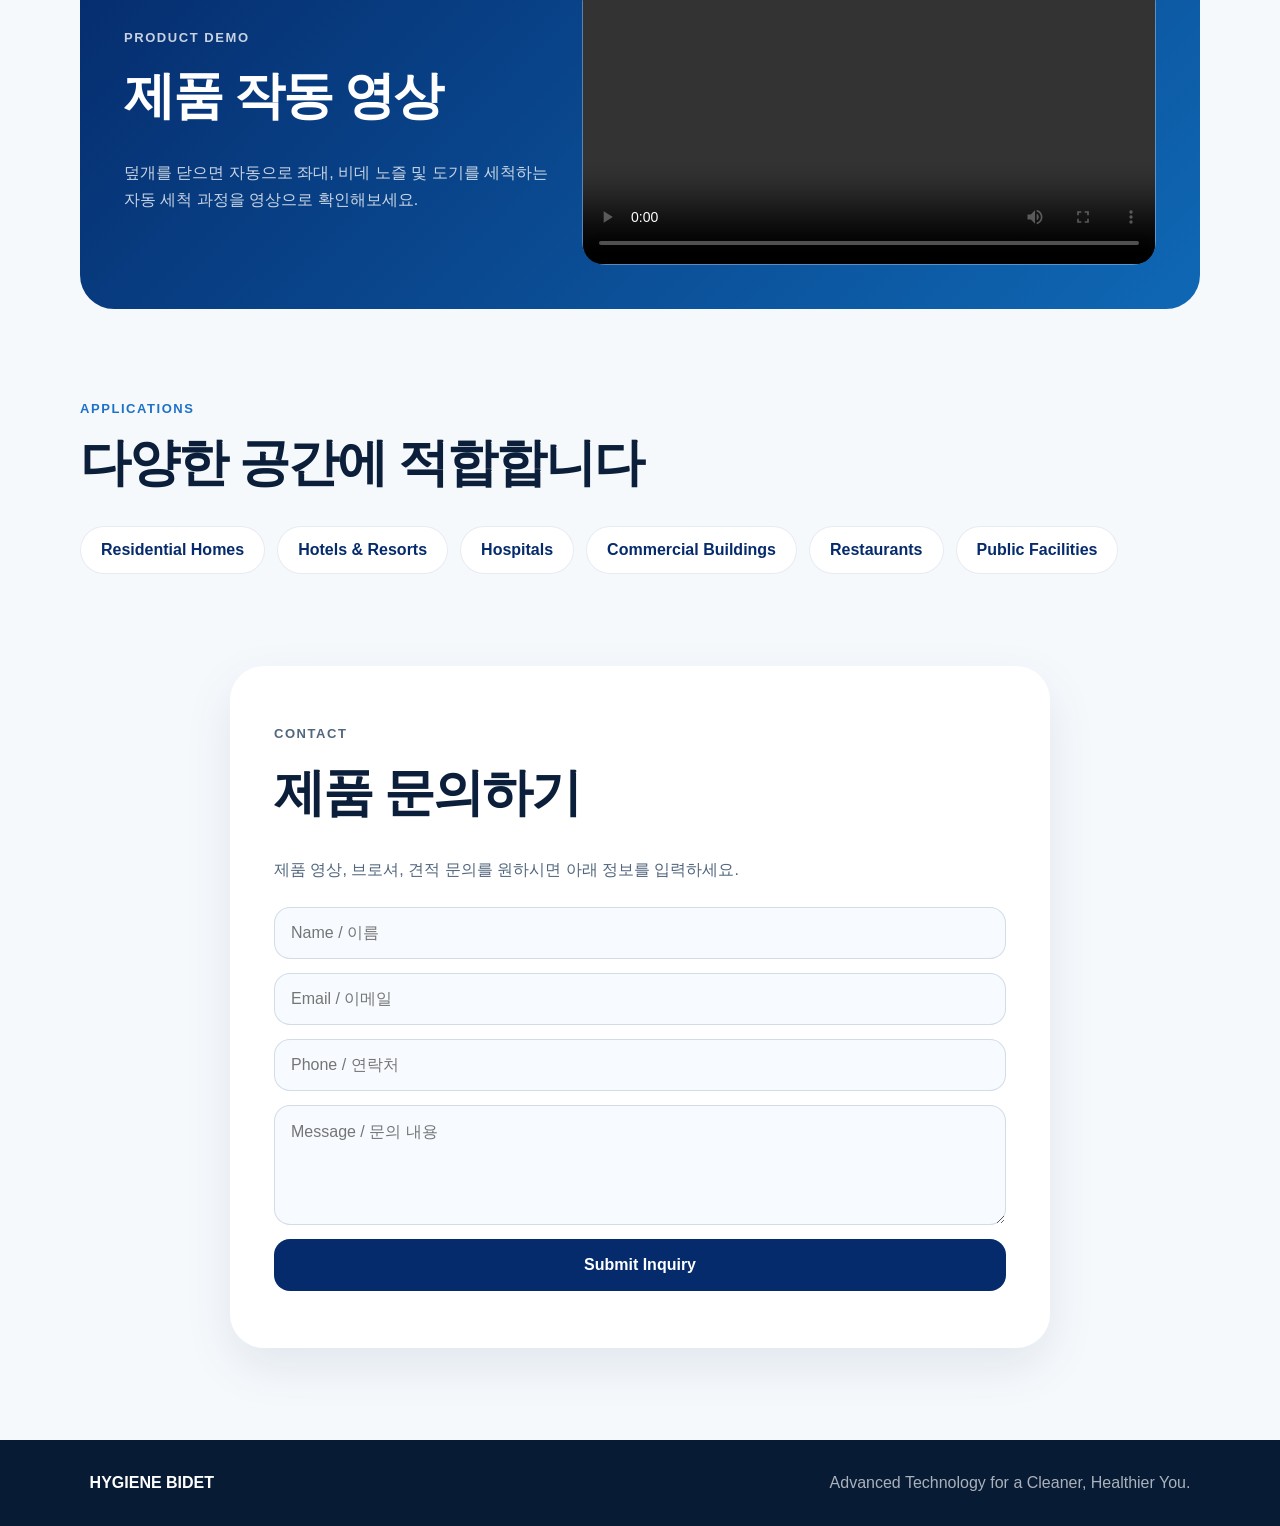
==== commit 47b37729: "Update logo text in index.html" ====
--- a/index.html
+++ b/index.html
@@ -8,7 +8,7 @@
 </head>
 <body>
   <header class="nav">
-    <div class="logo">Choi Invent LLC - HYGIENE BIDET</div>
+    <div class="logo">AUTOMATIC SELF-CLEANING BIDET DEVICE</div>
     <a href="#contact" class="nav-btn">문의하기</a>
   </header>
 
